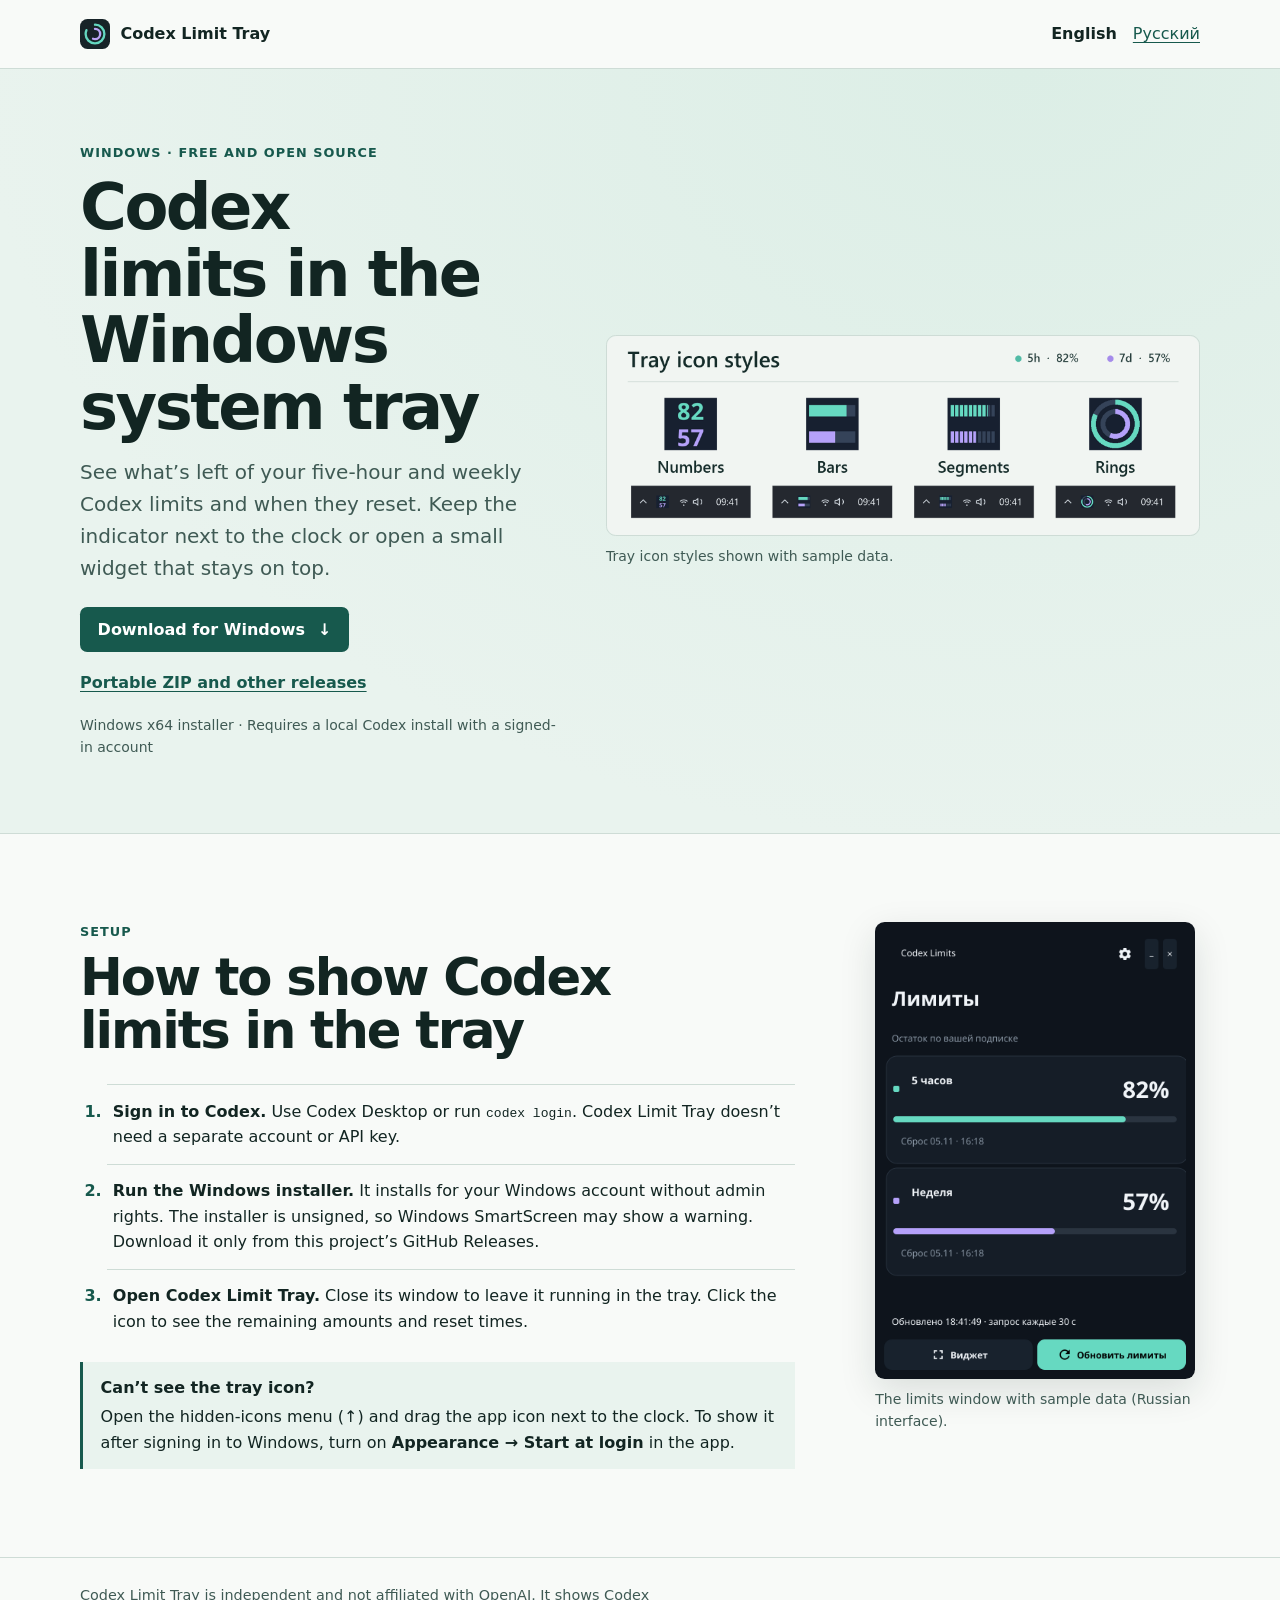
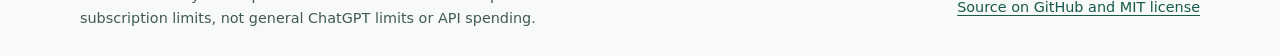
==== docs/index.html @ 395089de "docs: add bilingual GitHub Pages site" ====
<!doctype html>
<html lang="en">
<head>
  <meta charset="utf-8">
  <meta name="viewport" content="width=device-width, initial-scale=1">
  <title>Codex usage limits in the Windows system tray | Codex Limit Tray</title>
  <meta name="description" content="Show your remaining five-hour and weekly Codex usage limits in the Windows system tray. Download Codex Limit Tray and follow three steps to set it up.">
  <meta property="og:type" content="website">
  <meta property="og:title" content="Codex Limit Tray — Codex usage limits in the Windows system tray">
  <meta property="og:image" content="https://dmialexpro.github.io/codex-limit-tray/images/tray-modes.en.png">
  <link rel="canonical" href="https://dmialexpro.github.io/codex-limit-tray/">
  <link rel="alternate" hreflang="en" href="https://dmialexpro.github.io/codex-limit-tray/">
  <link rel="alternate" hreflang="ru" href="https://dmialexpro.github.io/codex-limit-tray/ru/">
  <link rel="alternate" hreflang="x-default" href="https://dmialexpro.github.io/codex-limit-tray/">
  <link rel="icon" href="tray.svg" type="image/svg+xml">
  <link rel="stylesheet" href="pages.css">
</head>
<body>
  <header class="site-header wrap">
    <a class="brand" href="./"><img src="tray.svg" width="30" height="30" alt="">Codex Limit Tray</a>
    <nav class="languages" aria-label="Language">
      <a href="./" aria-current="page">English</a>
      <a href="ru/" lang="ru" hreflang="ru">Русский</a>
    </nav>
  </header>

  <main>
    <section class="hero">
      <div class="wrap hero-layout">
        <div>
          <p class="eyebrow">Windows · Free and open source</p>
          <h1>Codex limits in the Windows system tray</h1>
          <p class="intro">See what’s left of your five-hour and weekly Codex limits and when they reset. Keep the indicator next to the clock or open a small widget that stays on top.</p>
          <div class="actions">
            <a class="button" href="https://github.com/DmiAlexPRO/codex-limit-tray/releases/latest/download/CodexLimitTray-windows-x64-Setup.exe">Download for Windows <span aria-hidden="true">↓</span></a>
            <a href="https://github.com/DmiAlexPRO/codex-limit-tray/releases">Portable ZIP and other releases</a>
          </div>
          <p class="requirement">Windows x64 installer · Requires a local Codex install with a signed-in account</p>
        </div>

        <figure class="tray-preview">
          <a href="images/tray-modes.en.png" aria-label="View the full-size tray screenshot">
            <img src="images/tray-modes.en.png" width="1840" height="620" fetchpriority="high" alt="Four Windows tray styles: numbers, bars, segments and rings. The demo shows 82% left for five hours and 57% for the week.">
          </a>
          <figcaption>Tray icon styles shown with sample data.</figcaption>
        </figure>
      </div>
    </section>

    <section class="setup wrap" aria-labelledby="setup-title">
      <div>
        <p class="eyebrow">Setup</p>
        <h2 id="setup-title">How to show Codex limits in the tray</h2>
        <ol class="steps">
          <li><strong>Sign in to Codex.</strong> Use Codex Desktop or run <code>codex login</code>. Codex Limit Tray doesn’t need a separate account or API key.</li>
          <li><strong>Run the Windows installer.</strong> It installs for your Windows account without admin rights. The installer is unsigned, so Windows SmartScreen may show a warning. Download it only from this project’s GitHub Releases.</li>
          <li><strong>Open Codex Limit Tray.</strong> Close its window to leave it running in the tray. Click the icon to see the remaining amounts and reset times.</li>
        </ol>
        <aside class="tip">
          <h3>Can’t see the tray icon?</h3>
          <p>Open the hidden-icons menu (↑) and drag the app icon next to the clock. To show it after signing in to Windows, turn on <strong>Appearance → Start at login</strong> in the app.</p>
        </aside>
      </div>
      <figure class="app-preview">
        <a href="images/main-dark.png" aria-label="View the full-size dashboard screenshot">
          <img src="images/main-dark.png" width="420" height="600" loading="lazy" alt="Codex Limit Tray dashboard in dark mode, with a remaining percentage and reset time for each limit.">
        </a>
        <figcaption>The limits window with sample data (Russian interface).</figcaption>
      </figure>
    </section>
  </main>

  <footer class="site-footer">
    <div class="wrap">
      <p>Codex Limit Tray is independent and not affiliated with OpenAI. It shows Codex subscription limits, not general ChatGPT limits or API spending.</p>
      <a href="https://github.com/DmiAlexPRO/codex-limit-tray">Source on GitHub and MIT license</a>
    </div>
  </footer>
</body>
</html>
---- docs/pages.css ----
:root {
  color-scheme: light;
  --paper: #f8faf8;
  --ink: #122522;
  --muted: #3f5a54;
  --accent: #17594d;
  --rule: #cedcd6;
  --mint: #e9f3ee;
  font: 100%/1.6 system-ui, sans-serif;
  color: var(--ink);
  background: var(--paper);
}

*, *::before, *::after { box-sizing: border-box; }
body, figure, p, h1, h2, h3 { margin: 0; }
img { display: block; max-width: 100%; height: auto; }
a { color: var(--accent); text-underline-offset: .2em; }
a:hover { text-decoration-thickness: .13em; }
:focus-visible { outline: 3px solid var(--accent); outline-offset: 4px; }

.wrap { width: min(70rem, calc(100% - clamp(2rem, 8vw, 7rem))); margin-inline: auto; }
.site-header, .site-footer .wrap { display: flex; flex-wrap: wrap; align-items: center; justify-content: space-between; gap: .75rem 1.5rem; }
.site-header { padding-block: .75rem; }
.brand, .languages a { display: inline-flex; gap: .65rem; align-items: center; min-height: 2.75rem; }
.brand { color: var(--ink); font-weight: 750; text-decoration: none; }
.languages { display: flex; gap: 1rem; }
.languages [aria-current] { color: var(--ink); font-weight: 700; text-decoration: none; }

.hero {
  border-block: 1px solid var(--rule);
  background: radial-gradient(ellipse at 80% 0%, #dceee6, transparent 72%), var(--mint);
  padding-block: clamp(2.5rem, 5.8vw, 4.75rem);
}
.eyebrow { color: var(--accent); font-size: .8rem; font-weight: 750; letter-spacing: .08em; text-transform: uppercase; }
h1, h2 { line-height: 1.04; letter-spacing: -.04em; text-wrap: balance; }
h1 { font-size: clamp(2.5rem, 6vw, 5rem); max-width: 16ch; margin-block: .65rem 1rem; }
.intro { max-width: 55ch; color: var(--muted); font-size: clamp(1.06rem, 2vw, 1.25rem); }
.actions { display: flex; flex-wrap: wrap; align-items: center; gap: .55rem 1.25rem; margin-top: 1.45rem; }
.actions a { display: inline-flex; align-items: center; min-height: 2.75rem; font-weight: 650; }
.button { gap: .8rem; background: var(--accent); color: white; border-radius: .45rem; padding: .6rem 1.1rem; text-decoration: none; transition: background-color 150ms; }
.button:hover { background: #113f37; }
.requirement, figcaption { color: var(--muted); font-size: .875rem; }
.requirement { margin-top: .55rem; }
.tray-preview { margin-top: clamp(1.55rem, 4vw, 3rem); }
figure a { display: block; border-radius: .6rem; }
figure img { border-radius: inherit; }
.tray-preview a { border: 1px solid var(--rule); }
figcaption { margin-top: .55rem; }

.setup { display: grid; grid-template-columns: 1fr minmax(14rem, 29%); gap: clamp(2rem, 7vw, 5rem); align-items: start; padding-block: clamp(3rem, 7vw, 5.5rem); }
h2 { font-size: clamp(2rem, 4vw, 3.2rem); margin-block: .55rem 1.65rem; }
.steps { padding-left: 1.7rem; margin: 0; }
.steps li { border-top: 1px solid var(--rule); padding: .85rem 0 .85rem .35rem; }
.steps li::marker { color: var(--accent); font-weight: 750; }
.tip { border-left: 3px solid var(--accent); background: var(--mint); margin-top: .85rem; padding: .85rem 1.1rem; }
.tip h3 { font-size: 1rem; margin-bottom: .2rem; }
.app-preview { max-width: 20rem; }
.app-preview a { box-shadow: 0 12px 36px #12252221; }
.app-preview img { width: 100%; }
.site-footer { border-top: 1px solid var(--rule); padding-block: 1.65rem; color: var(--muted); font-size: .9rem; }
.site-footer p { max-width: 67ch; }

@media (min-width: 65rem) {
  .hero-layout { display: grid; grid-template-columns: .9fr 1.1fr; align-items: center; gap: 2.5rem; }
  h1 { font-size: clamp(3.55rem, 5vw, 4.7rem); }
  .tray-preview { margin-top: 0; }
}

@media (max-width: 44rem) {
  .setup { grid-template-columns: 1fr; }
}

@media (prefers-reduced-motion: reduce) {
  .button { transition: none; }
}
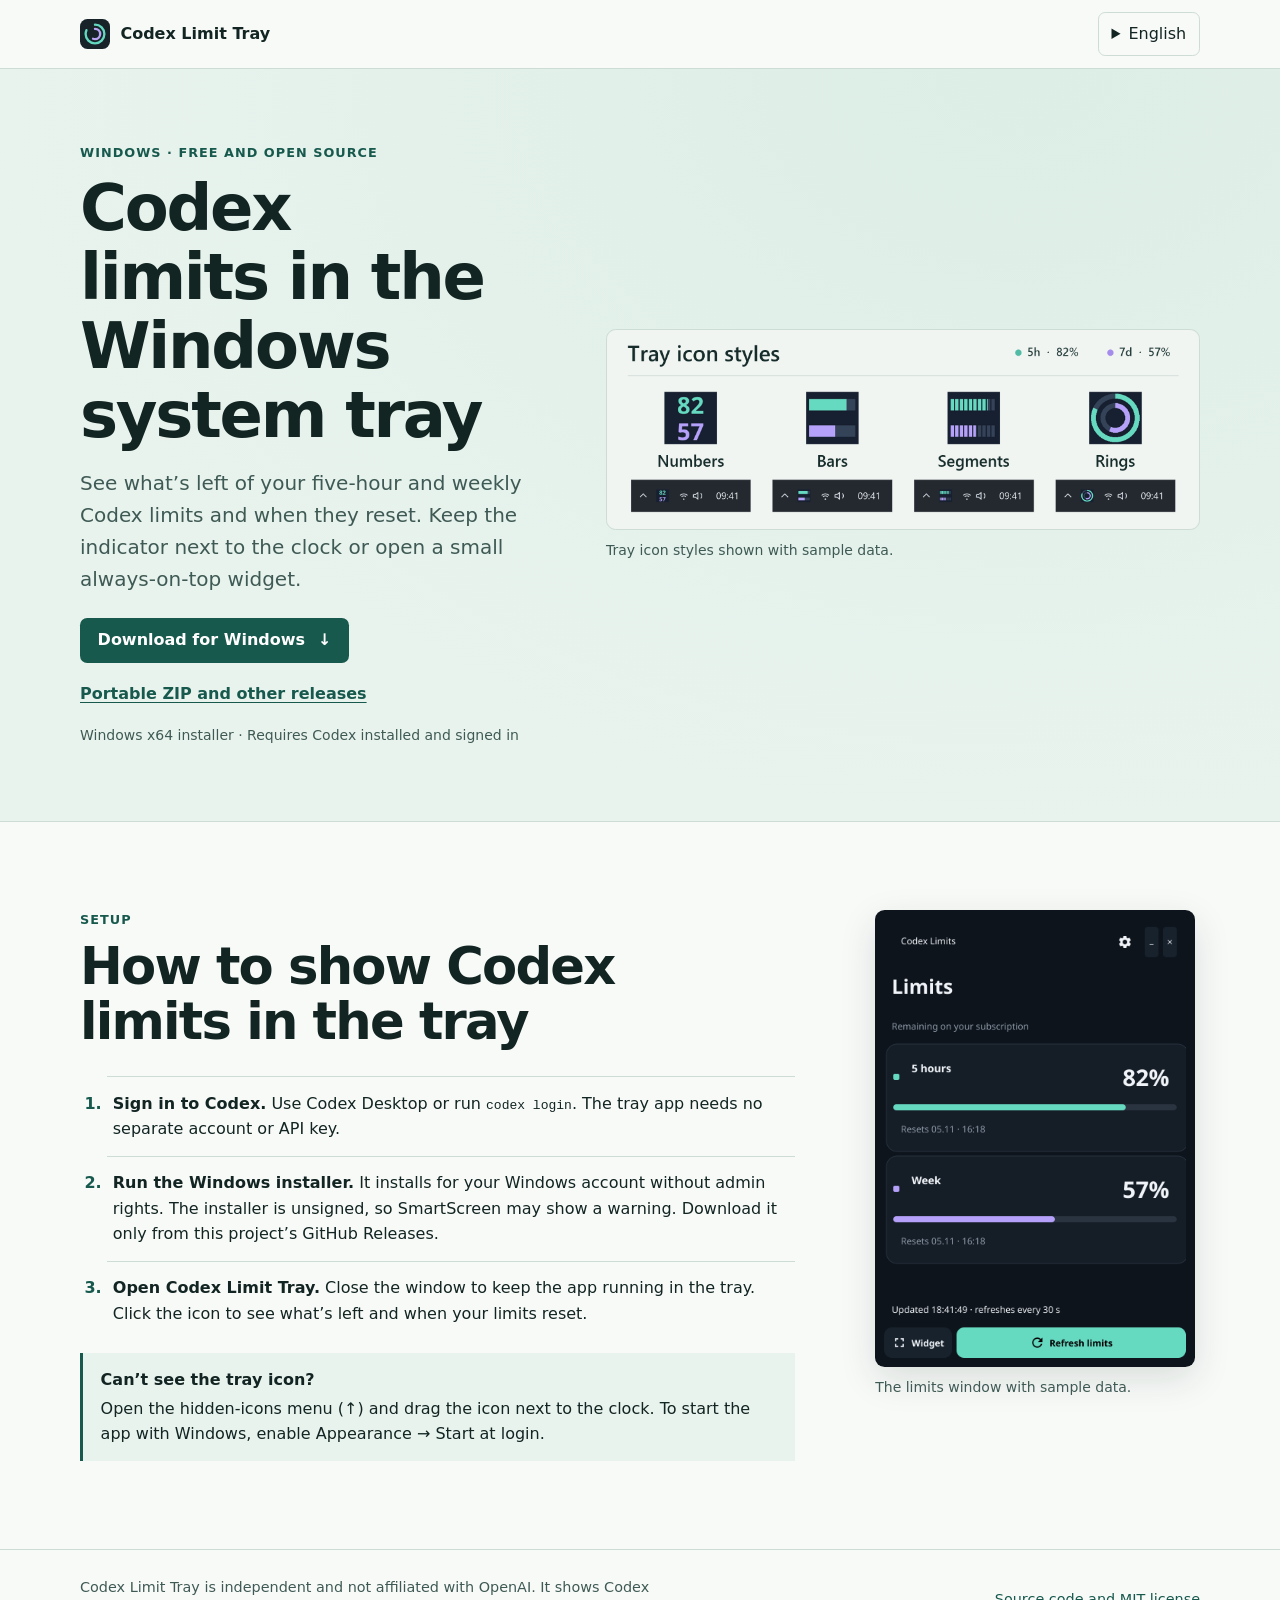
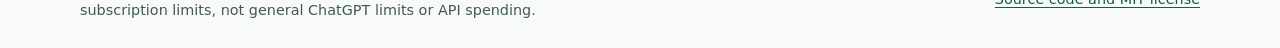
==== commit 1bcff3b4: "feat: localize the website and add Czech and Korean" ====
--- a/docs/index.html
+++ b/docs/index.html
@@ -1,16 +1,27 @@
 <!doctype html>
+<!-- Generated by scripts/build-pages.py. Edit scripts/pages/ instead. -->
 <html lang="en">
 <head>
   <meta charset="utf-8">
   <meta name="viewport" content="width=device-width, initial-scale=1">
-  <title>Codex usage limits in the Windows system tray | Codex Limit Tray</title>
-  <meta name="description" content="Show your remaining five-hour and weekly Codex usage limits in the Windows system tray. Download Codex Limit Tray and follow three steps to set it up.">
+  <title>Codex limits in the Windows system tray | Codex Limit Tray</title>
+  <meta name="description" content="See what’s left of your five-hour and weekly Codex limits and when they reset. Keep the indicator next to the clock or open a small always-on-top widget.">
   <meta property="og:type" content="website">
-  <meta property="og:title" content="Codex Limit Tray — Codex usage limits in the Windows system tray">
+  <meta property="og:title" content="Codex limits in the Windows system tray | Codex Limit Tray">
+  <meta property="og:description" content="See what’s left of your five-hour and weekly Codex limits and when they reset. Keep the indicator next to the clock or open a small always-on-top widget.">
   <meta property="og:image" content="https://dmialexpro.github.io/codex-limit-tray/images/tray-modes.en.png">
   <link rel="canonical" href="https://dmialexpro.github.io/codex-limit-tray/">
   <link rel="alternate" hreflang="en" href="https://dmialexpro.github.io/codex-limit-tray/">
+  <link rel="alternate" hreflang="es" href="https://dmialexpro.github.io/codex-limit-tray/es/">
+  <link rel="alternate" hreflang="zh-Hans" href="https://dmialexpro.github.io/codex-limit-tray/zh/">
   <link rel="alternate" hreflang="ru" href="https://dmialexpro.github.io/codex-limit-tray/ru/">
+  <link rel="alternate" hreflang="it" href="https://dmialexpro.github.io/codex-limit-tray/it/">
+  <link rel="alternate" hreflang="de" href="https://dmialexpro.github.io/codex-limit-tray/de/">
+  <link rel="alternate" hreflang="uk" href="https://dmialexpro.github.io/codex-limit-tray/uk/">
+  <link rel="alternate" hreflang="kk" href="https://dmialexpro.github.io/codex-limit-tray/kk/">
+  <link rel="alternate" hreflang="pl" href="https://dmialexpro.github.io/codex-limit-tray/pl/">
+  <link rel="alternate" hreflang="cs" href="https://dmialexpro.github.io/codex-limit-tray/cs/">
+  <link rel="alternate" hreflang="ko" href="https://dmialexpro.github.io/codex-limit-tray/ko/">
   <link rel="alternate" hreflang="x-default" href="https://dmialexpro.github.io/codex-limit-tray/">
   <link rel="icon" href="tray.svg" type="image/svg+xml">
   <link rel="stylesheet" href="pages.css">
@@ -18,10 +29,24 @@
 <body>
   <header class="site-header wrap">
     <a class="brand" href="./"><img src="tray.svg" width="30" height="30" alt="">Codex Limit Tray</a>
-    <nav class="languages" aria-label="Language">
-      <a href="./" aria-current="page">English</a>
-      <a href="ru/" lang="ru" hreflang="ru">Русский</a>
-    </nav>
+    <details class="languages">
+      <summary aria-label="Language: English">English</summary>
+      <nav aria-label="Language">
+        <ul>
+          <li><a href="./" lang="en" hreflang="en" aria-current="page">English</a></li>
+          <li><a href="es/" lang="es" hreflang="es">Español</a></li>
+          <li><a href="zh/" lang="zh-Hans" hreflang="zh-Hans">简体中文</a></li>
+          <li><a href="ru/" lang="ru" hreflang="ru">Русский</a></li>
+          <li><a href="it/" lang="it" hreflang="it">Italiano</a></li>
+          <li><a href="de/" lang="de" hreflang="de">Deutsch</a></li>
+          <li><a href="uk/" lang="uk" hreflang="uk">Українська</a></li>
+          <li><a href="kk/" lang="kk" hreflang="kk">Қазақша</a></li>
+          <li><a href="pl/" lang="pl" hreflang="pl">Polski</a></li>
+          <li><a href="cs/" lang="cs" hreflang="cs">Čeština</a></li>
+          <li><a href="ko/" lang="ko" hreflang="ko">한국어</a></li>
+        </ul>
+      </nav>
+    </details>
   </header>
 
   <main>
@@ -30,17 +55,16 @@
         <div>
           <p class="eyebrow">Windows · Free and open source</p>
           <h1>Codex limits in the Windows system tray</h1>
-          <p class="intro">See what’s left of your five-hour and weekly Codex limits and when they reset. Keep the indicator next to the clock or open a small widget that stays on top.</p>
+          <p class="intro">See what’s left of your five-hour and weekly Codex limits and when they reset. Keep the indicator next to the clock or open a small always-on-top widget.</p>
           <div class="actions">
             <a class="button" href="https://github.com/DmiAlexPRO/codex-limit-tray/releases/latest/download/CodexLimitTray-windows-x64-Setup.exe">Download for Windows <span aria-hidden="true">↓</span></a>
             <a href="https://github.com/DmiAlexPRO/codex-limit-tray/releases">Portable ZIP and other releases</a>
           </div>
-          <p class="requirement">Windows x64 installer · Requires a local Codex install with a signed-in account</p>
+          <p class="requirement">Windows x64 installer · Requires Codex installed and signed in</p>
         </div>
-
         <figure class="tray-preview">
-          <a href="images/tray-modes.en.png" aria-label="View the full-size tray screenshot">
-            <img src="images/tray-modes.en.png" width="1840" height="620" fetchpriority="high" alt="Four Windows tray styles: numbers, bars, segments and rings. The demo shows 82% left for five hours and 57% for the week.">
+          <a href="images/tray-modes.en.png">
+            <img src="images/tray-modes.en.png" width="1840" height="620" fetchpriority="high" alt="Four tray icon styles: numbers, bars, segments, and rings. Sample quota: 82% for five hours and 57% for the week.">
           </a>
           <figcaption>Tray icon styles shown with sample data.</figcaption>
         </figure>
@@ -52,20 +76,20 @@
         <p class="eyebrow">Setup</p>
         <h2 id="setup-title">How to show Codex limits in the tray</h2>
         <ol class="steps">
-          <li><strong>Sign in to Codex.</strong> Use Codex Desktop or run <code>codex login</code>. Codex Limit Tray doesn’t need a separate account or API key.</li>
-          <li><strong>Run the Windows installer.</strong> It installs for your Windows account without admin rights. The installer is unsigned, so Windows SmartScreen may show a warning. Download it only from this project’s GitHub Releases.</li>
-          <li><strong>Open Codex Limit Tray.</strong> Close its window to leave it running in the tray. Click the icon to see the remaining amounts and reset times.</li>
+          <li><strong>Sign in to Codex.</strong> Use Codex Desktop or run <code>codex login</code>. The tray app needs no separate account or API key.</li>
+          <li><strong>Run the Windows installer.</strong> It installs for your Windows account without admin rights. The installer is unsigned, so SmartScreen may show a warning. Download it only from this project’s GitHub Releases.</li>
+          <li><strong>Open Codex Limit Tray.</strong> Close the window to keep the app running in the tray. Click the icon to see what’s left and when your limits reset.</li>
         </ol>
         <aside class="tip">
           <h3>Can’t see the tray icon?</h3>
-          <p>Open the hidden-icons menu (↑) and drag the app icon next to the clock. To show it after signing in to Windows, turn on <strong>Appearance → Start at login</strong> in the app.</p>
+          <p>Open the hidden-icons menu (↑) and drag the icon next to the clock. To start the app with Windows, enable Appearance → Start at login.</p>
         </aside>
       </div>
       <figure class="app-preview">
-        <a href="images/main-dark.png" aria-label="View the full-size dashboard screenshot">
-          <img src="images/main-dark.png" width="420" height="600" loading="lazy" alt="Codex Limit Tray dashboard in dark mode, with a remaining percentage and reset time for each limit.">
+        <a href="images/main-dark.en.png">
+          <img src="images/main-dark.en.png" width="420" height="600" loading="lazy" alt="The dark dashboard shows a remaining percentage and reset time for each limit.">
         </a>
-        <figcaption>The limits window with sample data (Russian interface).</figcaption>
+        <figcaption>The limits window with sample data.</figcaption>
       </figure>
     </section>
   </main>
@@ -73,7 +97,7 @@
   <footer class="site-footer">
     <div class="wrap">
       <p>Codex Limit Tray is independent and not affiliated with OpenAI. It shows Codex subscription limits, not general ChatGPT limits or API spending.</p>
-      <a href="https://github.com/DmiAlexPRO/codex-limit-tray">Source on GitHub and MIT license</a>
+      <a href="https://github.com/DmiAlexPRO/codex-limit-tray">Source code and MIT license</a>
     </div>
   </footer>
 </body>
--- a/docs/pages.css
+++ b/docs/pages.css
@@ -21,10 +21,14 @@
 .wrap { width: min(70rem, calc(100% - clamp(2rem, 8vw, 7rem))); margin-inline: auto; }
 .site-header, .site-footer .wrap { display: flex; flex-wrap: wrap; align-items: center; justify-content: space-between; gap: .75rem 1.5rem; }
 .site-header { padding-block: .75rem; }
-.brand, .languages a { display: inline-flex; gap: .65rem; align-items: center; min-height: 2.75rem; }
-.brand { color: var(--ink); font-weight: 750; text-decoration: none; }
-.languages { display: flex; gap: 1rem; }
-.languages [aria-current] { color: var(--ink); font-weight: 700; text-decoration: none; }
+.brand { display: inline-flex; gap: .65rem; align-items: center; min-height: 2.75rem; color: var(--ink); font-weight: 750; text-decoration: none; }
+.languages { position: relative; z-index: 1; margin-inline-start: auto; }
+.languages summary { min-height: 2.75rem; padding: .5rem .8rem; border: 1px solid var(--rule); border-radius: .45rem; cursor: pointer; }
+.languages ul { position: absolute; inset-inline-end: 0; min-width: 11rem; max-height: 65vh; overflow-y: auto; margin: .3rem 0 0; padding: .25rem; list-style: none; background: var(--paper); border: 1px solid var(--rule); border-radius: .5rem; box-shadow: 0 8px 20px #12252221; }
+.languages a { display: block; padding: .6rem .75rem; border-radius: .25rem; text-decoration: none; }
+.languages a:hover, .languages [aria-current] { background: var(--mint); }
+.languages a:focus-visible { outline-offset: -3px; }
+.languages [aria-current] { font-weight: 750; }
 
 .hero {
   border-block: 1px solid var(--rule);
@@ -32,7 +36,7 @@
   padding-block: clamp(2.5rem, 5.8vw, 4.75rem);
 }
 .eyebrow { color: var(--accent); font-size: .8rem; font-weight: 750; letter-spacing: .08em; text-transform: uppercase; }
-h1, h2 { line-height: 1.04; letter-spacing: -.04em; text-wrap: balance; }
+h1, h2 { line-height: 1.08; letter-spacing: -.035em; text-wrap: balance; overflow-wrap: anywhere; }
 h1 { font-size: clamp(2.5rem, 6vw, 5rem); max-width: 16ch; margin-block: .65rem 1rem; }
 .intro { max-width: 55ch; color: var(--muted); font-size: clamp(1.06rem, 2vw, 1.25rem); }
 .actions { display: flex; flex-wrap: wrap; align-items: center; gap: .55rem 1.25rem; margin-top: 1.45rem; }
@@ -61,7 +65,7 @@
 .site-footer p { max-width: 67ch; }
 
 @media (min-width: 65rem) {
-  .hero-layout { display: grid; grid-template-columns: .9fr 1.1fr; align-items: center; gap: 2.5rem; }
+  .hero-layout { display: grid; grid-template-columns: minmax(0, .9fr) minmax(0, 1.1fr); align-items: center; gap: 2.5rem; }
   h1 { font-size: clamp(3.55rem, 5vw, 4.7rem); }
   .tray-preview { margin-top: 0; }
 }
